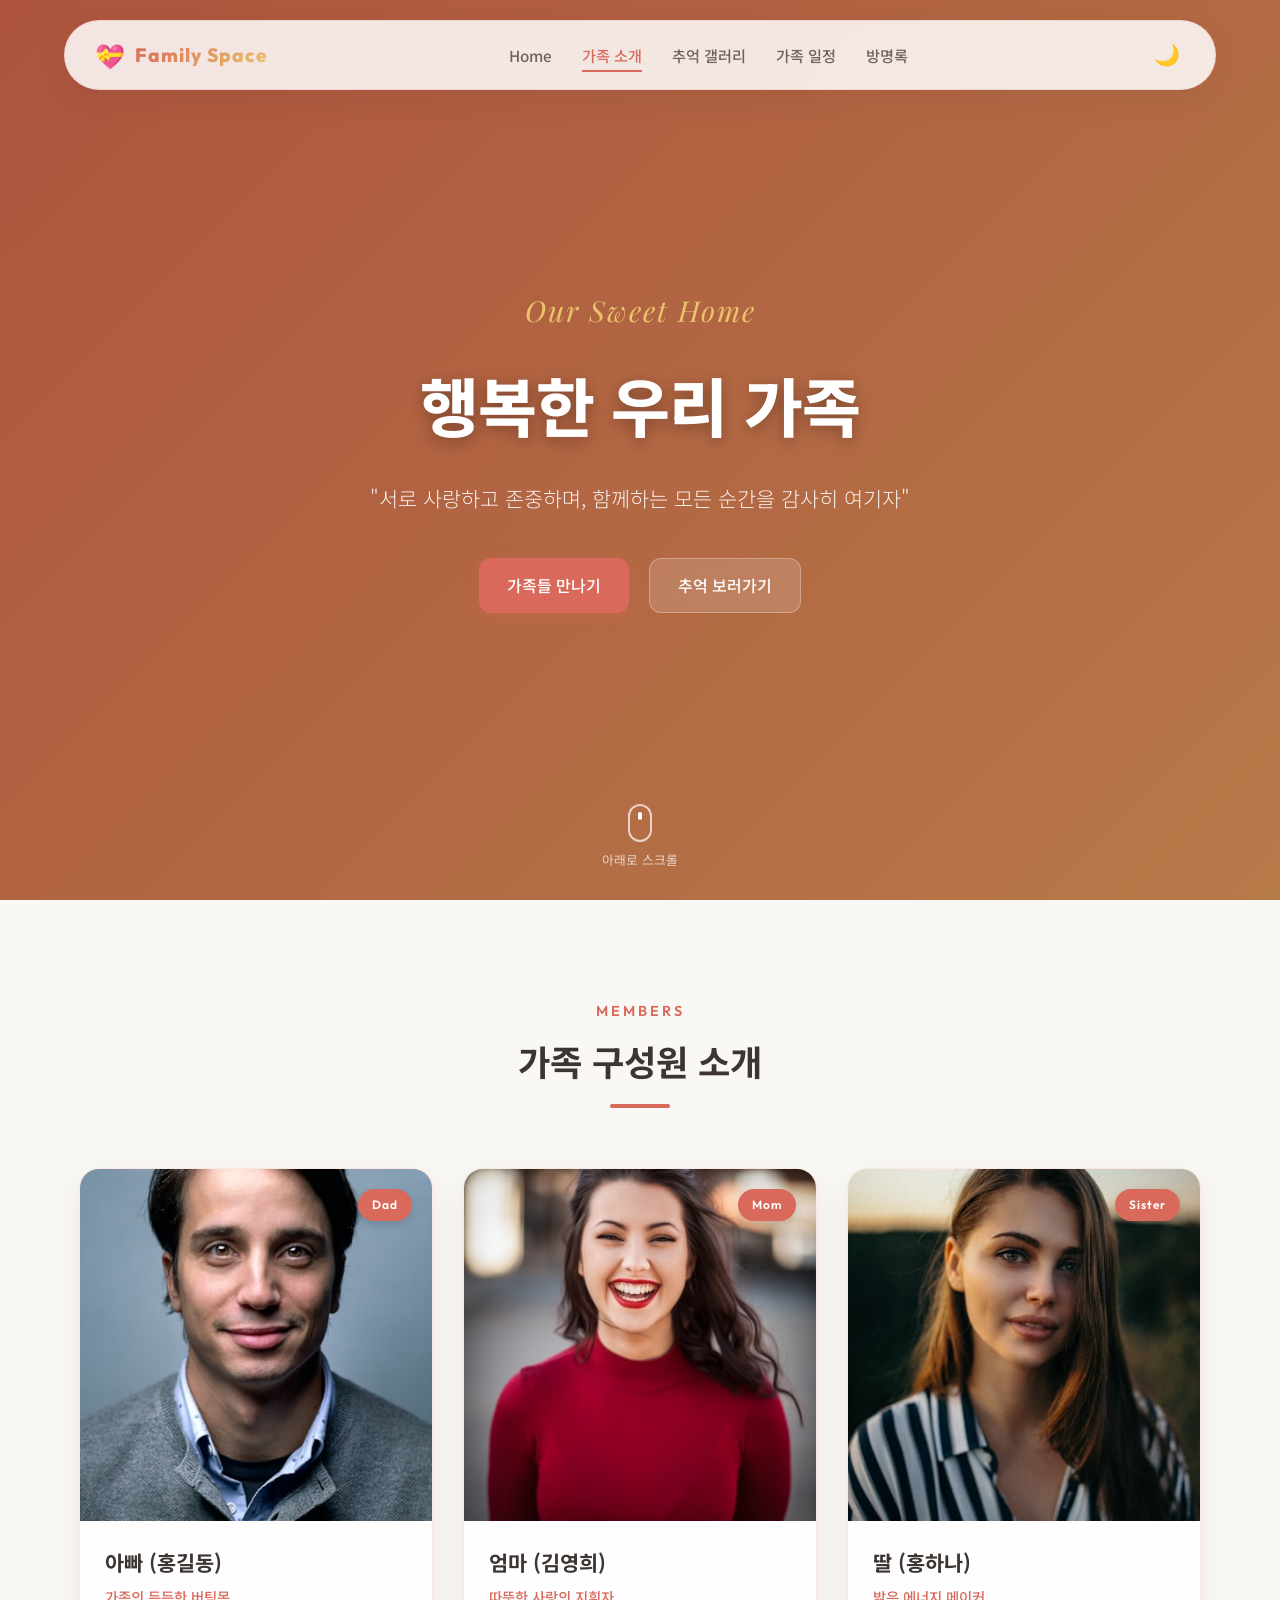
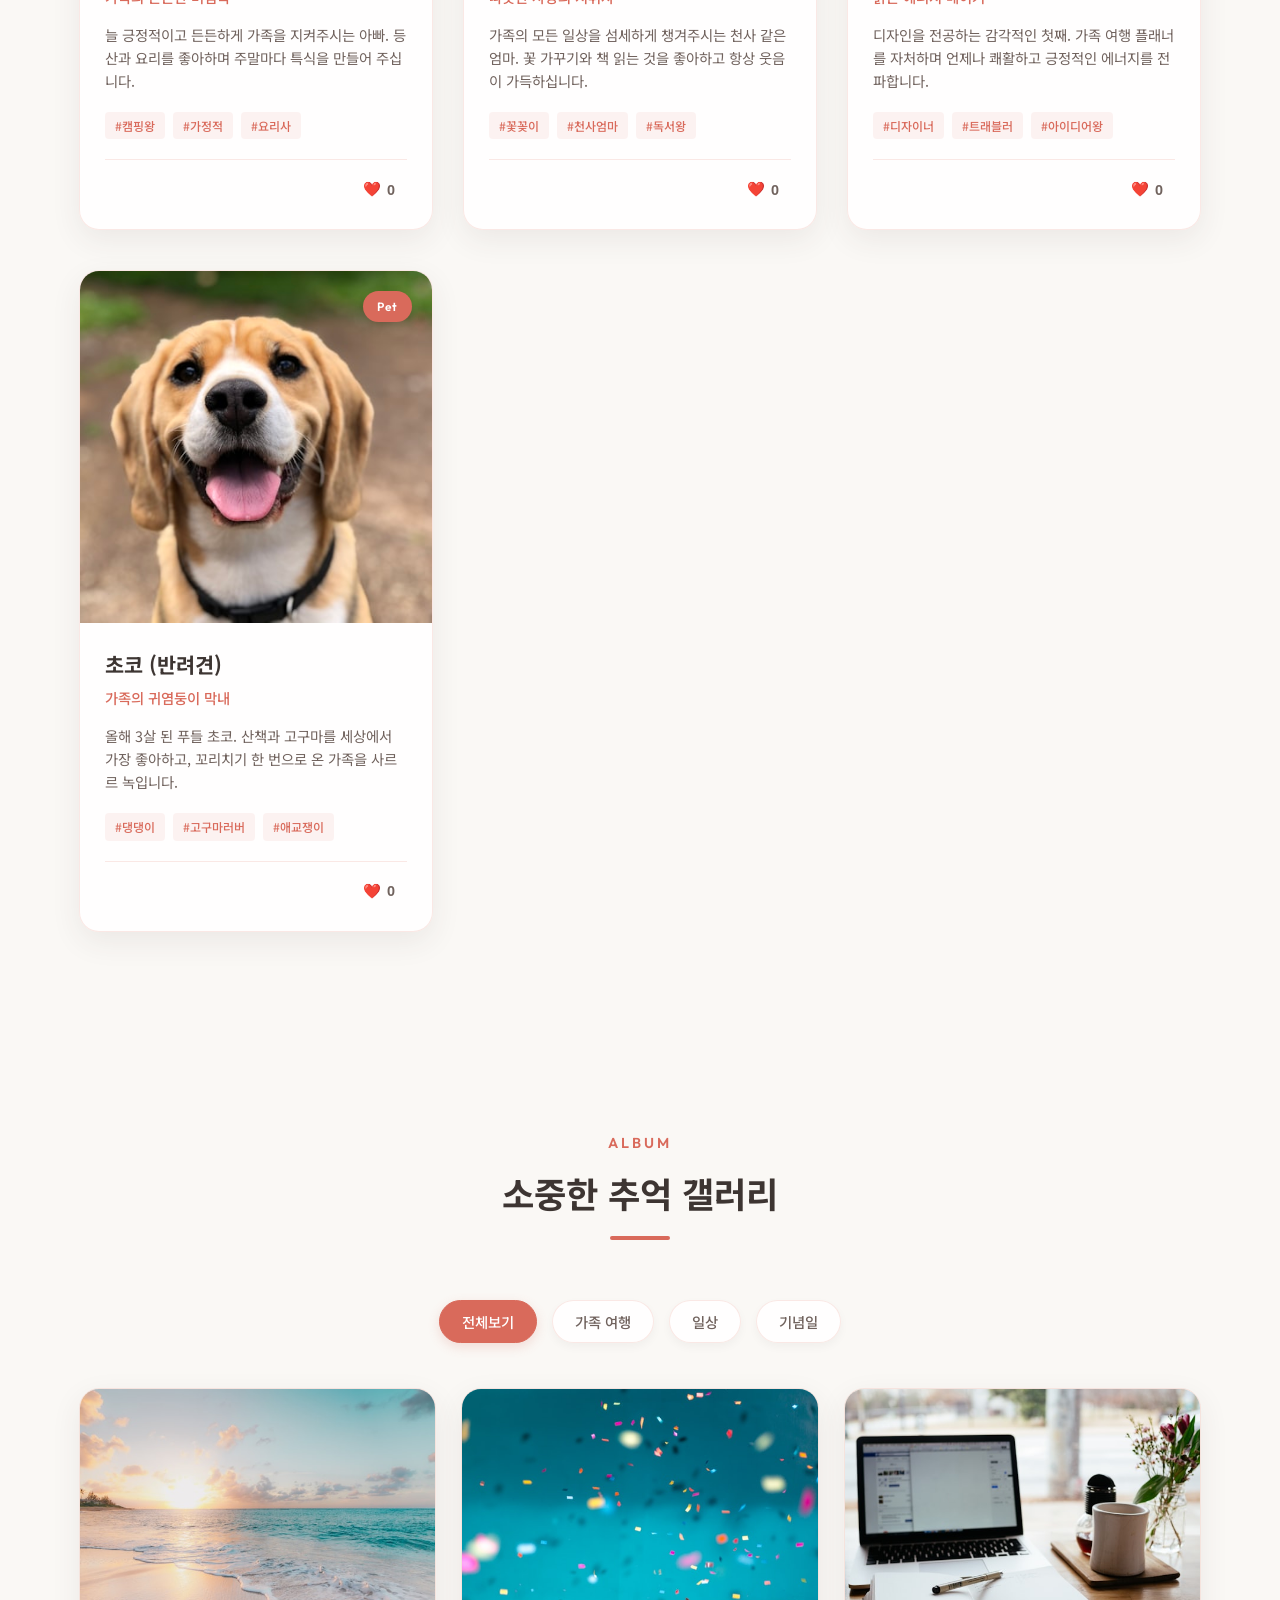
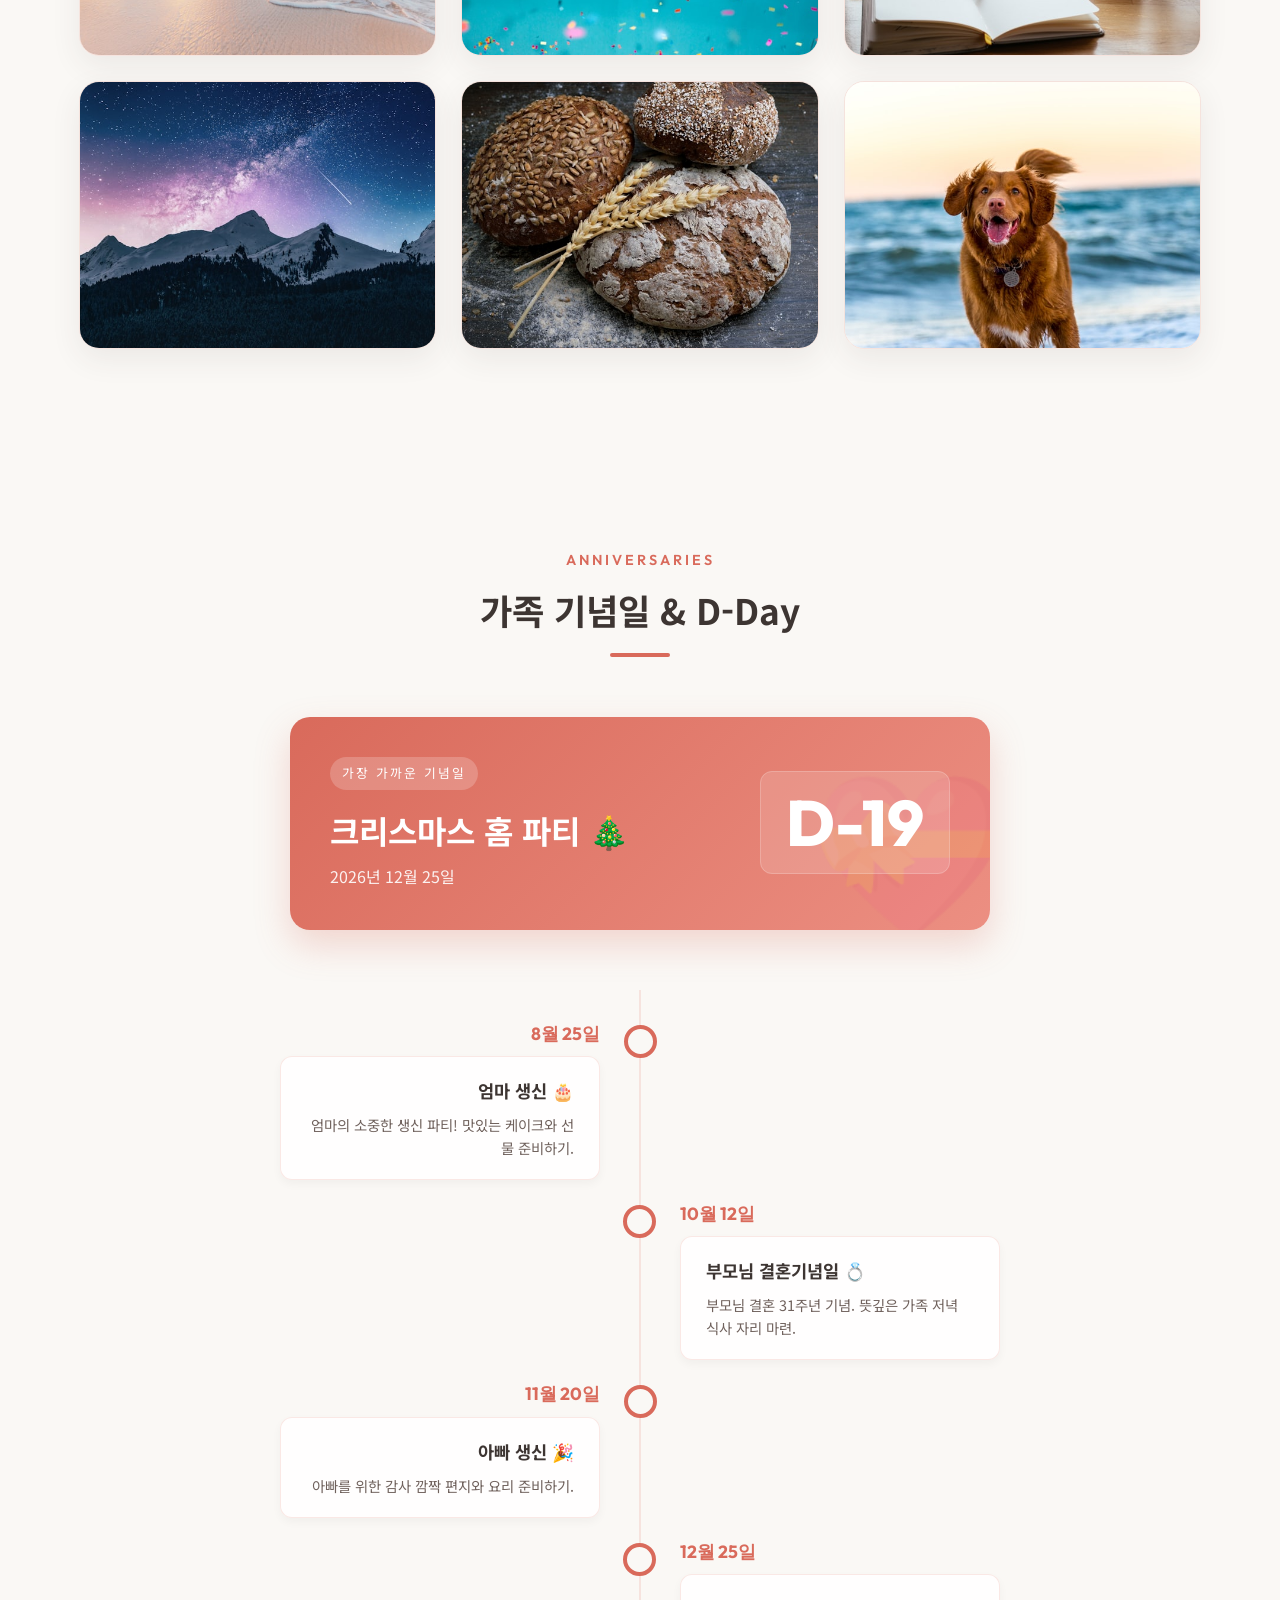
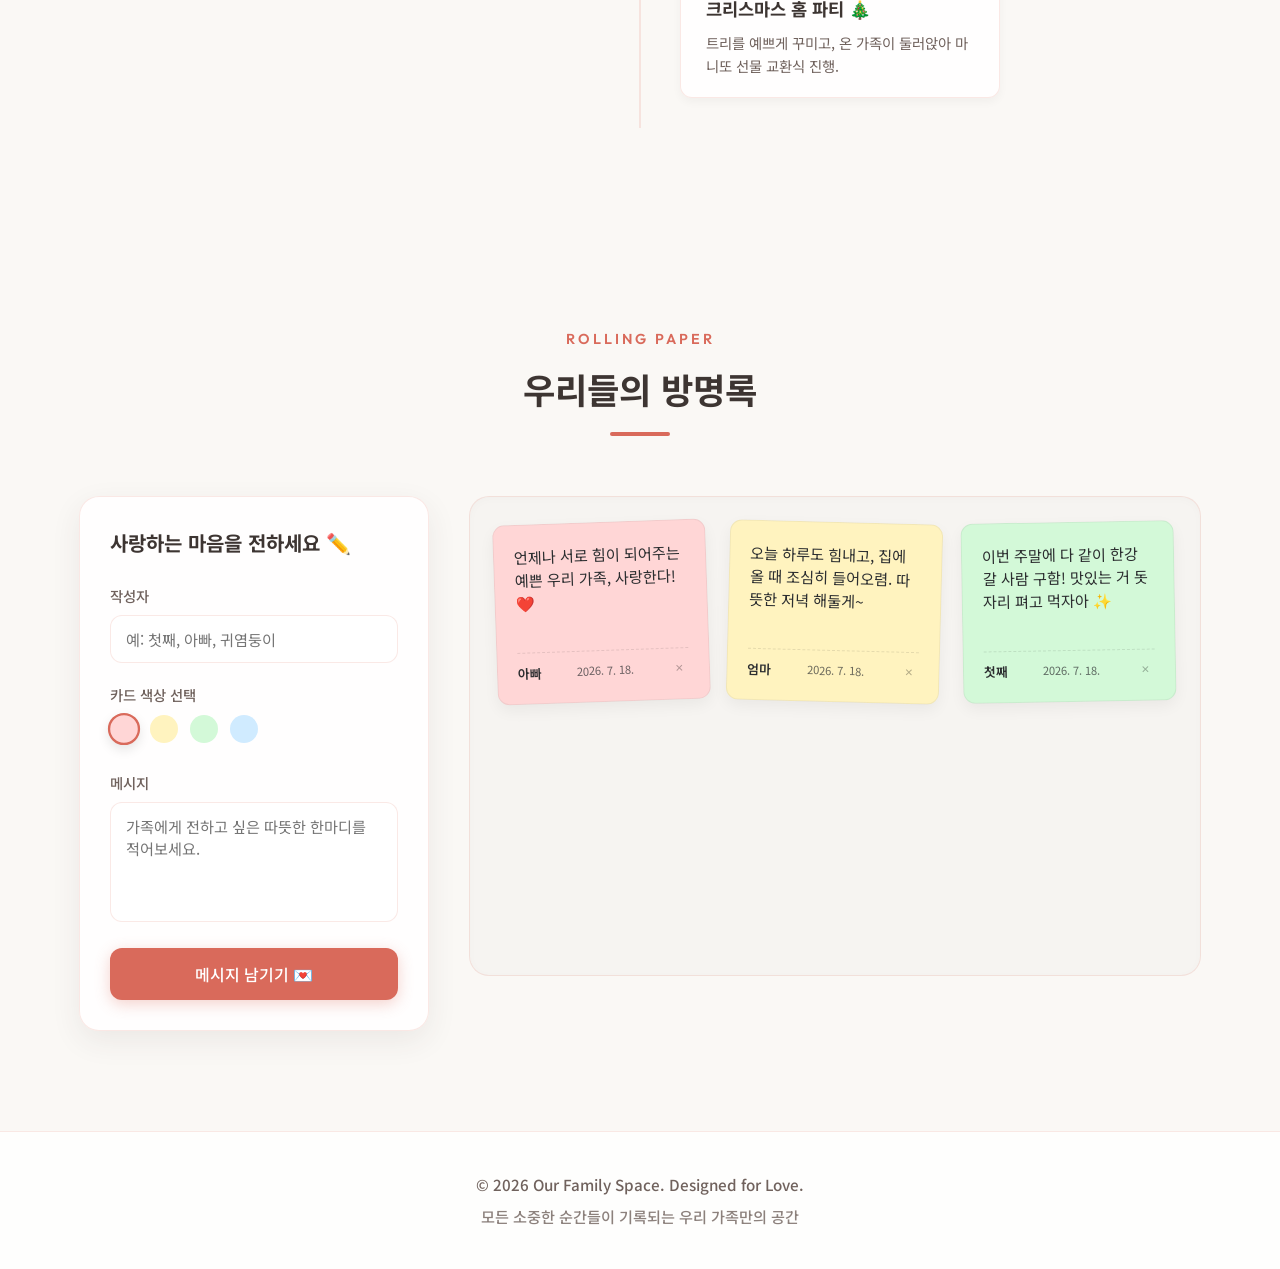
==== index.html @ e44848b4 "Initialize family website with profile, gallery, D-day, and rolling paper guestbook" ====
<!DOCTYPE html>
<html lang="ko">
<head>
    <meta charset="UTF-8">
    <meta name="viewport" content="width=device-width, initial-scale=1.0">
    <title>행복한 우리 가족 | Family Space</title>
    
    <!-- SEO Meta Tags -->
    <meta name="description" content="우리 가족만의 소중한 추억과 이야기를 담는 따뜻한 공간입니다.">
    <meta property="og:title" content="행복한 우리 가족 | Family Space">
    <meta property="og:description" content="우리 가족만의 소중한 추억과 이야기를 담는 따뜻한 공간입니다.">
    <meta property="og:type" content="website">
    
    <!-- Fonts -->
    <link rel="preconnect" href="https://fonts.googleapis.com">
    <link rel="preconnect" href="https://fonts.gstatic.com" crossorigin>
    <link href="https://fonts.googleapis.com/css2?family=Noto+Sans+KR:wght@300;400;500;700&family=Outfit:wght@300;400;600;800&family=Playfair+Display:ital,wght@0,600;1,400&display=swap" rel="stylesheet">
    
    <!-- Custom CSS -->
    <link rel="stylesheet" href="index.css">
</head>
<body>

    <!-- Header & Navigation -->
    <header class="header">
        <div class="logo">
            <span class="logo-icon">💝</span>
            <span class="logo-text">Family Space</span>
        </div>
        <nav class="nav">
            <a href="#home" class="nav-link active" id="nav-home">Home</a>
            <a href="#profiles" class="nav-link" id="nav-profiles">가족 소개</a>
            <a href="#gallery" class="nav-link" id="nav-gallery">추억 갤러리</a>
            <a href="#calendar" class="nav-link" id="nav-calendar">가족 일정</a>
            <a href="#guestbook" class="nav-link" id="nav-guestbook">방명록</a>
        </nav>
        <button class="theme-toggle" id="themeToggleBtn" aria-label="테마 전환">
            <span class="toggle-icon">🌙</span>
        </button>
    </header>

    <!-- Hero Section -->
    <section id="home" class="hero-section">
        <div class="hero-bg-overlay"></div>
        <div class="hero-content">
            <span class="hero-subtitle">Our Sweet Home</span>
            <h1 class="hero-title">행복한 우리 가족</h1>
            <p class="family-motto">"서로 사랑하고 존중하며, 함께하는 모든 순간을 감사히 여기자"</p>
            <div class="hero-buttons">
                <a href="#profiles" class="btn btn-primary">가족들 만나기</a>
                <a href="#gallery" class="btn btn-secondary">추억 보러가기</a>
            </div>
        </div>
        <div class="scroll-indicator">
            <div class="mouse">
                <div class="wheel"></div>
            </div>
            <span>아래로 스크롤</span>
        </div>
    </section>

    <!-- Profiles Section -->
    <section id="profiles" class="section profiles-section">
        <div class="container">
            <div class="section-header">
                <span class="section-tag">Members</span>
                <h2 class="section-title">가족 구성원 소개</h2>
                <div class="section-divider"></div>
            </div>
            <div class="profiles-grid" id="profilesGrid">
                <!-- Dad Profile -->
                <div class="profile-card">
                    <div class="profile-img-container">
                        <img src="images/dad.jpg" alt="아빠" class="profile-img" onerror="this.src='https://images.unsplash.com/photo-1500648767791-00dcc994a43e?auto=format&fit=crop&w=400&h=400&q=80'">
                        <span class="profile-badge">Dad</span>
                    </div>
                    <div class="profile-info">
                        <h3>아빠 (홍길동)</h3>
                        <p class="profile-role">가족의 든든한 버팀목</p>
                        <p class="profile-desc">늘 긍정적이고 든든하게 가족을 지켜주시는 아빠. 등산과 요리를 좋아하며 주말마다 특식을 만들어 주십니다.</p>
                        <div class="profile-tags">
                            <span class="tag">#캠핑왕</span>
                            <span class="tag">#가정적</span>
                            <span class="tag">#요리사</span>
                        </div>
                        <div class="card-footer">
                            <button class="btn-like" data-name="dad">
                                <span class="like-icon">❤️</span> <span class="like-count" id="like-dad">0</span>
                            </button>
                        </div>
                    </div>
                </div>

                <!-- Mom Profile -->
                <div class="profile-card">
                    <div class="profile-img-container">
                        <img src="images/mom.jpg" alt="엄마" class="profile-img" onerror="this.src='https://images.unsplash.com/photo-1494790108377-be9c29b29330?auto=format&fit=crop&w=400&h=400&q=80'">
                        <span class="profile-badge">Mom</span>
                    </div>
                    <div class="profile-info">
                        <h3>엄마 (김영희)</h3>
                        <p class="profile-role">따뜻한 사랑의 지휘자</p>
                        <p class="profile-desc">가족의 모든 일상을 섬세하게 챙겨주시는 천사 같은 엄마. 꽃 가꾸기와 책 읽는 것을 좋아하고 항상 웃음이 가득하십니다.</p>
                        <div class="profile-tags">
                            <span class="tag">#꽃꽂이</span>
                            <span class="tag">#천사엄마</span>
                            <span class="tag">#독서왕</span>
                        </div>
                        <div class="card-footer">
                            <button class="btn-like" data-name="mom">
                                <span class="like-icon">❤️</span> <span class="like-count" id="like-mom">0</span>
                            </button>
                        </div>
                    </div>
                </div>

                <!-- Sister Profile -->
                <div class="profile-card">
                    <div class="profile-img-container">
                        <img src="images/sister.jpg" alt="첫째" class="profile-img" onerror="this.src='https://images.unsplash.com/photo-1544005313-94ddf0286df2?auto=format&fit=crop&w=400&h=400&q=80'">
                        <span class="profile-badge">Sister</span>
                    </div>
                    <div class="profile-info">
                        <h3>딸 (홍하나)</h3>
                        <p class="profile-role">밝은 에너지 메이커</p>
                        <p class="profile-desc">디자인을 전공하는 감각적인 첫째. 가족 여행 플래너를 자처하며 언제나 쾌활하고 긍정적인 에너지를 전파합니다.</p>
                        <div class="profile-tags">
                            <span class="tag">#디자이너</span>
                            <span class="tag">#트래블러</span>
                            <span class="tag">#아이디어왕</span>
                        </div>
                        <div class="card-footer">
                            <button class="btn-like" data-name="sister">
                                <span class="like-icon">❤️</span> <span class="like-count" id="like-sister">0</span>
                            </button>
                        </div>
                    </div>
                </div>

                <!-- Pet Profile -->
                <div class="profile-card">
                    <div class="profile-img-container">
                        <img src="images/pet.jpg" alt="초코" class="profile-img" onerror="this.src='https://images.unsplash.com/photo-1543466835-00a7907e9de1?auto=format&fit=crop&w=400&h=400&q=80'">
                        <span class="profile-badge">Pet</span>
                    </div>
                    <div class="profile-info">
                        <h3>초코 (반려견)</h3>
                        <p class="profile-role">가족의 귀염둥이 막내</p>
                        <p class="profile-desc">올해 3살 된 푸들 초코. 산책과 고구마를 세상에서 가장 좋아하고, 꼬리치기 한 번으로 온 가족을 사르르 녹입니다.</p>
                        <div class="profile-tags">
                            <span class="tag">#댕댕이</span>
                            <span class="tag">#고구마러버</span>
                            <span class="tag">#애교쟁이</span>
                        </div>
                        <div class="card-footer">
                            <button class="btn-like" data-name="pet">
                                <span class="like-icon">❤️</span> <span class="like-count" id="like-pet">0</span>
                            </button>
                        </div>
                    </div>
                </div>
            </div>
        </div>
    </section>

    <!-- Memory Gallery Section -->
    <section id="gallery" class="section gallery-section">
        <div class="container">
            <div class="section-header">
                <span class="section-tag">Album</span>
                <h2 class="section-title">소중한 추억 갤러리</h2>
                <div class="section-divider"></div>
            </div>
            
            <!-- Gallery Filters -->
            <div class="gallery-filters">
                <button class="filter-btn active" data-filter="all">전체보기</button>
                <button class="filter-btn" data-filter="travel">가족 여행</button>
                <button class="filter-btn" data-filter="daily">일상</button>
                <button class="filter-btn" data-filter="party">기념일</button>
            </div>

            <!-- Gallery Grid -->
            <div class="gallery-grid" id="galleryGrid">
                <!-- Item 1 -->
                <div class="gallery-item" data-category="travel" data-src="images/gallery1.jpg">
                    <img src="images/gallery1.jpg" alt="가족 여름 여행" class="gallery-img" onerror="this.src='https://images.unsplash.com/photo-1507525428034-b723cf961d3e?auto=format&fit=crop&w=600&h=450&q=80'">
                    <div class="gallery-item-overlay">
                        <h4>여름 제주도 바다</h4>
                        <p>파란 하늘과 함께했던 우리들의 여름 휴가</p>
                        <span class="item-date">2025.08.15</span>
                    </div>
                </div>
                <!-- Item 2 -->
                <div class="gallery-item" data-category="party" data-src="images/gallery2.jpg">
                    <img src="images/gallery2.jpg" alt="부모님 결혼기념일" class="gallery-img" onerror="this.src='https://images.unsplash.com/photo-1513151233558-d860c5398176?auto=format&fit=crop&w=600&h=450&q=80'">
                    <div class="gallery-item-overlay">
                        <h4>부모님 결혼 30주년</h4>
                        <p>가족들이 모두 모여 축하한 행복한 밤</p>
                        <span class="item-date">2025.10.12</span>
                    </div>
                </div>
                <!-- Item 3 -->
                <div class="gallery-item" data-category="daily" data-src="images/gallery3.jpg">
                    <img src="images/gallery3.jpg" alt="주말 한강 소풍" class="gallery-img" onerror="this.src='https://images.unsplash.com/photo-1501504905252-473c47e087f8?auto=format&fit=crop&w=600&h=450&q=80'">
                    <div class="gallery-item-overlay">
                        <h4>초코와 주말 한강 나들이</h4>
                        <p>따뜻한 햇살 아래서 돗자리 펴고 힐링</p>
                        <span class="item-date">2026.04.18</span>
                    </div>
                </div>
                <!-- Item 4 -->
                <div class="gallery-item" data-category="travel" data-src="images/gallery4.jpg">
                    <img src="images/gallery4.jpg" alt="겨울 온천 여행" class="gallery-img" onerror="this.src='https://images.unsplash.com/photo-1519681393784-d120267933ba?auto=format&fit=crop&w=600&h=450&q=80'">
                    <div class="gallery-item-overlay">
                        <h4>강원도 겨울 설산 여행</h4>
                        <p>하얗게 눈 덮인 산을 보며 즐기던 따뜻한 차 한 잔</p>
                        <span class="item-date">2026.01.05</span>
                    </div>
                </div>
                <!-- Item 5 -->
                <div class="gallery-item" data-category="daily" data-src="images/gallery5.jpg">
                    <img src="images/gallery5.jpg" alt="주말 베이킹 클래스" class="gallery-img" onerror="this.src='https://images.unsplash.com/photo-1509440159596-0249088772ff?auto=format&fit=crop&w=600&h=450&q=80'">
                    <div class="gallery-item-overlay">
                        <h4>아빠의 수제 빵 만들기</h4>
                        <p>오븐에서 갓 구운 빵 냄새로 가득했던 주말 아침</p>
                        <span class="item-date">2026.05.30</span>
                    </div>
                </div>
                <!-- Item 6 -->
                <div class="gallery-item" data-category="party" data-src="images/gallery6.jpg">
                    <img src="images/gallery6.jpg" alt="초코 생일파티" class="gallery-img" onerror="this.src='https://images.unsplash.com/photo-1530281700549-e82e7bf110d6?auto=format&fit=crop&w=600&h=450&q=80'">
                    <div class="gallery-item-overlay">
                        <h4>초코의 3번째 생일</h4>
                        <p>수제 고구마 케이크와 함께 찰칵!</p>
                        <span class="item-date">2026.06.14</span>
                    </div>
                </div>
            </div>
        </div>
    </section>

    <!-- Calendar & D-Day Section -->
    <section id="calendar" class="section calendar-section">
        <div class="container">
            <div class="section-header">
                <span class="section-tag">Anniversaries</span>
                <h2 class="section-title">가족 기념일 & D-Day</h2>
                <div class="section-divider"></div>
            </div>

            <!-- D-Day Showcase -->
            <div class="dday-container">
                <div class="dday-card">
                    <div class="dday-info">
                        <span class="dday-next-tag">가장 가까운 기념일</span>
                        <h3 id="nextDDayTitle">엄마 생신</h3>
                        <p class="dday-date" id="nextDDayDate">2026년 08월 25일</p>
                    </div>
                    <div class="dday-countdown">
                        <span class="dday-number" id="ddayCountdown">D-00</span>
                    </div>
                </div>
            </div>

            <!-- Event Timeline -->
            <div class="timeline">
                <div class="timeline-item">
                    <div class="timeline-dot"></div>
                    <div class="timeline-date">8월 25일</div>
                    <div class="timeline-content">
                        <h4>엄마 생신 🎂</h4>
                        <p>엄마의 소중한 생신 파티! 맛있는 케이크와 선물 준비하기.</p>
                    </div>
                </div>
                <div class="timeline-item">
                    <div class="timeline-dot"></div>
                    <div class="timeline-date">10월 12일</div>
                    <div class="timeline-content">
                        <h4>부모님 결혼기념일 💍</h4>
                        <p>부모님 결혼 31주년 기념. 뜻깊은 가족 저녁 식사 자리 마련.</p>
                    </div>
                </div>
                <div class="timeline-item">
                    <div class="timeline-dot"></div>
                    <div class="timeline-date">11월 20일</div>
                    <div class="timeline-content">
                        <h4>아빠 생신 🎉</h4>
                        <p>아빠를 위한 감사 깜짝 편지와 요리 준비하기.</p>
                    </div>
                </div>
                <div class="timeline-item">
                    <div class="timeline-dot"></div>
                    <div class="timeline-date">12월 25일</div>
                    <div class="timeline-content">
                        <h4>크리스마스 홈 파티 🎄</h4>
                        <p>트리를 예쁘게 꾸미고, 온 가족이 둘러앉아 마니또 선물 교환식 진행.</p>
                    </div>
                </div>
            </div>
        </div>
    </section>

    <!-- Guestbook Section (Rolling Paper) -->
    <section id="guestbook" class="section guestbook-section">
        <div class="container">
            <div class="section-header">
                <span class="section-tag">Rolling Paper</span>
                <h2 class="section-title">우리들의 방명록</h2>
                <div class="section-divider"></div>
            </div>

            <div class="guestbook-container">
                <!-- Guestbook Form -->
                <div class="guestbook-form-card">
                    <h3>사랑하는 마음을 전하세요 ✏️</h3>
                    <form id="guestbookForm">
                        <div class="form-group">
                            <label for="guestName">작성자</label>
                            <input type="text" id="guestName" placeholder="예: 첫째, 아빠, 귀염둥이" required maxlength="10">
                        </div>
                        <div class="form-group">
                            <label>카드 색상 선택</label>
                            <div class="color-picker">
                                <label class="color-option color-pink">
                                    <input type="radio" name="cardColor" value="pink" checked>
                                    <span class="color-dot"></span>
                                </label>
                                <label class="color-option color-yellow">
                                    <input type="radio" name="cardColor" value="yellow">
                                    <span class="color-dot"></span>
                                </label>
                                <label class="color-option color-green">
                                    <input type="radio" name="cardColor" value="green">
                                    <span class="color-dot"></span>
                                </label>
                                <label class="color-option color-blue">
                                    <input type="radio" name="cardColor" value="blue">
                                    <span class="color-dot"></span>
                                </label>
                            </div>
                        </div>
                        <div class="form-group">
                            <label for="guestMessage">메시지</label>
                            <textarea id="guestMessage" placeholder="가족에게 전하고 싶은 따뜻한 한마디를 적어보세요." required maxlength="150"></textarea>
                        </div>
                        <button type="submit" class="btn btn-primary btn-block">메시지 남기기 💌</button>
                    </form>
                </div>

                <!-- Guestbook Board -->
                <div class="guestbook-board-container">
                    <div class="guestbook-board" id="guestbookBoard">
                        <!-- Post-its will be dynamically rendered here -->
                    </div>
                </div>
            </div>
        </div>
    </section>

    <!-- Footer -->
    <footer class="footer-area">
        <p>© 2026 Our Family Space. Designed for Love.</p>
        <p class="footer-sub">모든 소중한 순간들이 기록되는 우리 가족만의 공간</p>
    </footer>

    <!-- Photo Lightbox Modal -->
    <div class="lightbox" id="lightboxModal">
        <span class="lightbox-close" id="lightboxClose">&times;</span>
        <button class="lightbox-prev" id="lightboxPrev" aria-label="이전 사진">&#10094;</button>
        <div class="lightbox-content-container">
            <img src="" alt="확대 사진" class="lightbox-img" id="lightboxImg">
            <div class="lightbox-caption" id="lightboxCaption"></div>
        </div>
        <button class="lightbox-next" id="lightboxNext" aria-label="다음 사진">&#10095;</button>
    </div>

    <!-- Custom JS -->
    <script src="index.js"></script>
</body>
</html>
---- index.css ----
/* Design System Tokens */
:root {
    --primary-color: #d96a5b;
    --primary-hover: #c25345;
    --secondary-color: #e9c46a;
    --bg-color: #faf8f5;
    --card-bg: rgba(255, 255, 255, 0.85);
    --border-color: rgba(217, 106, 91, 0.15);
    --text-primary: #3d3532;
    --text-secondary: #70625d;
    --hero-overlay: rgba(0, 0, 0, 0.25);
    --shadow-sm: 0 4px 10px rgba(0, 0, 0, 0.04);
    --shadow-md: 0 10px 30px rgba(61, 53, 50, 0.08);
    --shadow-lg: 0 20px 50px rgba(61, 53, 50, 0.12);
    --border-radius-sm: 12px;
    --border-radius-md: 20px;
    --border-radius-lg: 30px;
    --transition: all 0.3s cubic-bezier(0.25, 0.8, 0.25, 1);
    --glass-blur: 15px;

    /* Post-it Note Colors (Light Theme) */
    --postit-pink: #ffd6d6;
    --postit-yellow: #fff3bf;
    --postit-green: #d3f9d8;
    --postit-blue: #d0ebff;
    --postit-text: #2c2e30;
}

[data-theme="dark"] {
    --primary-color: #ff8a7a;
    --primary-hover: #ffad9f;
    --secondary-color: #ffd875;
    --bg-color: #121214;
    --card-bg: rgba(26, 26, 30, 0.8);
    --border-color: rgba(255, 138, 122, 0.15);
    --text-primary: #f5f0ed;
    --text-secondary: #beb1ab;
    --hero-overlay: rgba(0, 0, 0, 0.55);
    --shadow-sm: 0 4px 10px rgba(0, 0, 0, 0.3);
    --shadow-md: 0 10px 30px rgba(0, 0, 0, 0.4);
    --shadow-lg: 0 20px 50px rgba(0, 0, 0, 0.5);

    /* Post-it Note Colors (Dark Theme) */
    --postit-pink: #5a2e36;
    --postit-yellow: #5c4e20;
    --postit-green: #234c31;
    --postit-blue: #203f5c;
    --postit-text: #f0f6fc;
}

/* Reset & Base Styles */
* {
    margin: 0;
    padding: 0;
    box-sizing: border-box;
}

html {
    scroll-behavior: smooth;
    font-size: 16px;
}

body {
    font-family: 'Noto Sans KR', 'Outfit', sans-serif;
    background-color: var(--bg-color);
    color: var(--text-primary);
    line-height: 1.6;
    overflow-x: hidden;
    transition: background-color 0.5s ease, color 0.5s ease;
}

a {
    text-decoration: none;
    color: inherit;
}

img {
    max-width: 100%;
    height: auto;
    display: block;
}

/* Scrollbar Customization */
::-webkit-scrollbar {
    width: 10px;
}
::-webkit-scrollbar-track {
    background: var(--bg-color);
}
::-webkit-scrollbar-thumb {
    background: var(--primary-color);
    border-radius: 5px;
    border: 3px solid var(--bg-color);
}

/* Layout Utilities */
.container {
    width: 90%;
    max-width: 1200px;
    margin: 0 auto;
    padding: 0 15px;
}

.section {
    padding: 100px 0;
    position: relative;
}

.section-header {
    text-align: center;
    margin-bottom: 60px;
}

.section-tag {
    font-family: 'Outfit', sans-serif;
    font-size: 0.9rem;
    font-weight: 600;
    text-transform: uppercase;
    letter-spacing: 3px;
    color: var(--primary-color);
    margin-bottom: 10px;
    display: block;
}

.section-title {
    font-size: 2.2rem;
    font-weight: 700;
    color: var(--text-primary);
    position: relative;
    display: inline-block;
}

.section-divider {
    width: 60px;
    height: 4px;
    background: var(--primary-color);
    margin: 15px auto 0;
    border-radius: 2px;
}

/* Buttons */
.btn {
    display: inline-flex;
    align-items: center;
    justify-content: center;
    padding: 14px 28px;
    font-size: 1rem;
    font-weight: 500;
    border-radius: var(--border-radius-sm);
    transition: var(--transition);
    cursor: pointer;
    border: none;
    font-family: inherit;
}

.btn-primary {
    background-color: var(--primary-color);
    color: white;
    box-shadow: 0 4px 15px rgba(217, 106, 91, 0.3);
}

.btn-primary:hover {
    background-color: var(--primary-hover);
    transform: translateY(-2px);
    box-shadow: 0 6px 20px rgba(217, 106, 91, 0.4);
}

.btn-secondary {
    background-color: rgba(255, 255, 255, 0.15);
    color: white;
    backdrop-filter: blur(10px);
    border: 1px solid rgba(255, 255, 255, 0.3);
}

.btn-secondary:hover {
    background-color: rgba(255, 255, 255, 0.3);
    transform: translateY(-2px);
}

.btn-block {
    width: 100%;
}

/* Header & Floating Navigation */
.header {
    position: fixed;
    top: 20px;
    left: 50%;
    transform: translateX(-50%);
    width: 90%;
    max-width: 1200px;
    height: 70px;
    background: var(--card-bg);
    backdrop-filter: blur(var(--glass-blur));
    border: 1px solid var(--border-color);
    border-radius: 50px;
    padding: 0 30px;
    display: flex;
    align-items: center;
    justify-content: space-between;
    z-index: 1000;
    box-shadow: var(--shadow-md);
    transition: var(--transition), background-color 0.5s ease;
}

.header.scrolled {
    top: 0;
    width: 100%;
    max-width: 100%;
    border-radius: 0;
    border-left: none;
    border-right: none;
    border-top: none;
}

.logo {
    display: flex;
    align-items: center;
    gap: 10px;
}

.logo-icon {
    font-size: 1.5rem;
}

.logo-text {
    font-family: 'Outfit', sans-serif;
    font-weight: 800;
    font-size: 1.2rem;
    letter-spacing: 1px;
    background: linear-gradient(135deg, var(--primary-color), var(--secondary-color));
    -webkit-background-clip: text;
    -webkit-text-fill-color: transparent;
}

.nav {
    display: flex;
    gap: 30px;
}

.nav-link {
    font-size: 0.95rem;
    font-weight: 500;
    color: var(--text-secondary);
    position: relative;
    padding: 5px 0;
    transition: var(--transition);
}

.nav-link:hover, .nav-link.active {
    color: var(--primary-color);
}

.nav-link::after {
    content: '';
    position: absolute;
    bottom: 0;
    left: 0;
    width: 0;
    height: 2px;
    background-color: var(--primary-color);
    transition: var(--transition);
}

.nav-link:hover::after, .nav-link.active::after {
    width: 100%;
}

.theme-toggle {
    background: none;
    border: none;
    font-size: 1.3rem;
    cursor: pointer;
    padding: 5px;
    display: flex;
    align-items: center;
    justify-content: center;
    border-radius: 50%;
    transition: var(--transition);
}

.theme-toggle:hover {
    transform: scale(1.1) rotate(15deg);
}

/* Hero Section */
.hero-section {
    height: 100vh;
    display: flex;
    align-items: center;
    justify-content: center;
    text-align: center;
    position: relative;
    background-image: url('images/hero.jpg');
    background-size: cover;
    background-position: center;
    color: white;
}

/* Fallback background pattern if image is missing */
.hero-section:not([style*="background-image"]) {
    background: linear-gradient(135deg, #e76f51, #f4a261);
}

.hero-bg-overlay {
    position: absolute;
    top: 0;
    left: 0;
    width: 100%;
    height: 100%;
    background-color: var(--hero-overlay);
    z-index: 1;
}

.hero-content {
    position: relative;
    z-index: 2;
    max-width: 800px;
    padding: 0 20px;
    animation: fadeInUp 1.2s ease-out;
}

.hero-subtitle {
    font-family: 'Playfair Display', serif;
    font-style: italic;
    font-size: 1.8rem;
    letter-spacing: 2px;
    color: var(--secondary-color);
    margin-bottom: 20px;
    display: block;
}

.hero-title {
    font-size: 4rem;
    font-weight: 800;
    margin-bottom: 25px;
    letter-spacing: -1px;
    text-shadow: 0 4px 15px rgba(0, 0, 0, 0.3);
}

.family-motto {
    font-size: 1.3rem;
    font-weight: 300;
    margin-bottom: 40px;
    line-height: 1.8;
    color: rgba(255, 255, 255, 0.9);
}

.hero-buttons {
    display: flex;
    gap: 20px;
    justify-content: center;
}

.scroll-indicator {
    position: absolute;
    bottom: 30px;
    left: 50%;
    transform: translateX(-50%);
    z-index: 2;
    display: flex;
    flex-direction: column;
    align-items: center;
    gap: 8px;
    color: rgba(255, 255, 255, 0.7);
    font-size: 0.8rem;
    animation: bounce 2s infinite;
}

.mouse {
    width: 24px;
    height: 38px;
    border: 2px solid rgba(255, 255, 255, 0.7);
    border-radius: 12px;
    position: relative;
}

.wheel {
    width: 4px;
    height: 8px;
    background-color: white;
    border-radius: 2px;
    position: absolute;
    top: 6px;
    left: 50%;
    transform: translateX(-50%);
    animation: scrollMouse 1.5s infinite;
}

/* Profiles Section */
.profiles-grid {
    display: grid;
    grid-template-columns: repeat(auto-fit, minmax(260px, 1fr));
    gap: 40px 30px;
}

.profile-card {
    background: var(--card-bg);
    border: 1px solid var(--border-color);
    border-radius: var(--border-radius-md);
    overflow: hidden;
    box-shadow: var(--shadow-md);
    transition: var(--transition);
    display: flex;
    flex-direction: column;
    height: 100%;
}

.profile-card:hover {
    transform: translateY(-8px);
    box-shadow: var(--shadow-lg);
    border-color: var(--primary-color);
}

.profile-img-container {
    position: relative;
    overflow: hidden;
    padding-top: 100%; /* 1:1 Aspect Ratio */
}

.profile-img {
    position: absolute;
    top: 0;
    left: 0;
    width: 100%;
    height: 100%;
    object-fit: cover;
    transition: transform 0.5s ease;
}

.profile-card:hover .profile-img {
    transform: scale(1.08);
}

.profile-badge {
    position: absolute;
    top: 20px;
    right: 20px;
    background: var(--primary-color);
    color: white;
    padding: 6px 14px;
    border-radius: 30px;
    font-family: 'Outfit', sans-serif;
    font-size: 0.75rem;
    font-weight: 600;
    letter-spacing: 1px;
    box-shadow: 0 4px 10px rgba(0, 0, 0, 0.15);
}

.profile-info {
    padding: 25px;
    display: flex;
    flex-direction: column;
    flex-grow: 1;
}

.profile-info h3 {
    font-size: 1.3rem;
    font-weight: 700;
    margin-bottom: 5px;
}

.profile-role {
    color: var(--primary-color);
    font-size: 0.9rem;
    font-weight: 500;
    margin-bottom: 15px;
}

.profile-desc {
    color: var(--text-secondary);
    font-size: 0.9rem;
    line-height: 1.6;
    margin-bottom: 20px;
    flex-grow: 1;
}

.profile-tags {
    display: flex;
    flex-wrap: wrap;
    gap: 8px;
    margin-bottom: 20px;
}

.tag {
    font-size: 0.75rem;
    background: rgba(217, 106, 91, 0.08);
    color: var(--primary-color);
    padding: 4px 10px;
    border-radius: 4px;
    font-weight: 500;
}

.card-footer {
    border-top: 1px solid var(--border-color);
    padding-top: 15px;
    display: flex;
    justify-content: flex-end;
}

.btn-like {
    background: none;
    border: none;
    cursor: pointer;
    display: flex;
    align-items: center;
    gap: 6px;
    font-size: 0.9rem;
    color: var(--text-secondary);
    font-weight: 600;
    padding: 6px 12px;
    border-radius: 20px;
    transition: var(--transition);
}

.btn-like:hover {
    background: rgba(217, 106, 91, 0.1);
    color: var(--primary-color);
    transform: scale(1.05);
}

.btn-like.liked {
    color: var(--primary-color);
    animation: heartBeat 0.4s ease-out;
}

/* Gallery Section */
.gallery-filters {
    display: flex;
    justify-content: center;
    gap: 15px;
    margin-bottom: 45px;
    flex-wrap: wrap;
}

.filter-btn {
    background-color: var(--card-bg);
    border: 1px solid var(--border-color);
    color: var(--text-secondary);
    padding: 10px 22px;
    border-radius: 30px;
    cursor: pointer;
    font-size: 0.9rem;
    font-weight: 500;
    font-family: inherit;
    transition: var(--transition);
    box-shadow: var(--shadow-sm);
}

.filter-btn:hover, .filter-btn.active {
    background-color: var(--primary-color);
    color: white;
    border-color: var(--primary-color);
    box-shadow: 0 4px 12px rgba(217, 106, 91, 0.2);
}

.gallery-grid {
    display: grid;
    grid-template-columns: repeat(auto-fill, minmax(320px, 1fr));
    gap: 25px;
}

.gallery-item {
    position: relative;
    border-radius: var(--border-radius-md);
    overflow: hidden;
    box-shadow: var(--shadow-md);
    cursor: pointer;
    aspect-ratio: 4 / 3;
    border: 1px solid var(--border-color);
}

.gallery-img {
    width: 100%;
    height: 100%;
    object-fit: cover;
    transition: transform 0.6s cubic-bezier(0.25, 0.8, 0.25, 1);
}

.gallery-item-overlay {
    position: absolute;
    bottom: 0;
    left: 0;
    width: 100%;
    padding: 30px 25px;
    background: linear-gradient(to top, rgba(0, 0, 0, 0.8) 0%, rgba(0, 0, 0, 0.4) 60%, transparent 100%);
    color: white;
    opacity: 0;
    transform: translateY(20px);
    transition: all 0.4s cubic-bezier(0.25, 0.8, 0.25, 1);
    display: flex;
    flex-direction: column;
    justify-content: flex-end;
}

.gallery-item:hover .gallery-img {
    transform: scale(1.1);
}

.gallery-item:hover .gallery-item-overlay {
    opacity: 1;
    transform: translateY(0);
}

.gallery-item-overlay h4 {
    font-size: 1.2rem;
    font-weight: 600;
    margin-bottom: 5px;
}

.gallery-item-overlay p {
    font-size: 0.85rem;
    color: rgba(255, 255, 255, 0.8);
    margin-bottom: 10px;
    line-height: 1.4;
}

.item-date {
    font-family: 'Outfit', sans-serif;
    font-size: 0.75rem;
    color: rgba(255, 255, 255, 0.6);
}

/* Calendar & D-Day Section */
.dday-container {
    margin-bottom: 60px;
    display: flex;
    justify-content: center;
}

.dday-card {
    background: linear-gradient(135deg, var(--primary-color), #ec8f82);
    border-radius: var(--border-radius-md);
    padding: 40px;
    width: 100%;
    max-width: 700px;
    display: flex;
    align-items: center;
    justify-content: space-between;
    box-shadow: 0 15px 35px rgba(217, 106, 91, 0.25);
    color: white;
    position: relative;
    overflow: hidden;
}

.dday-card::after {
    content: '💝';
    position: absolute;
    font-size: 10rem;
    right: -20px;
    bottom: -40px;
    opacity: 0.1;
    pointer-events: none;
}

.dday-info {
    position: relative;
    z-index: 2;
}

.dday-next-tag {
    font-size: 0.8rem;
    text-transform: uppercase;
    letter-spacing: 2px;
    background: rgba(255, 255, 255, 0.2);
    padding: 6px 12px;
    border-radius: 20px;
    display: inline-block;
    margin-bottom: 15px;
}

.dday-card h3 {
    font-size: 2rem;
    font-weight: 700;
    margin-bottom: 8px;
}

.dday-date {
    font-size: 1rem;
    opacity: 0.9;
}

.dday-countdown {
    position: relative;
    z-index: 2;
}

.dday-number {
    font-family: 'Outfit', sans-serif;
    font-size: 4rem;
    font-weight: 800;
    background: rgba(255, 255, 255, 0.15);
    padding: 10px 25px;
    border-radius: var(--border-radius-sm);
    border: 1px solid rgba(255, 255, 255, 0.2);
    backdrop-filter: blur(5px);
}

.timeline {
    position: relative;
    max-width: 800px;
    margin: 0 auto;
    padding: 20px 0;
}

.timeline::after {
    content: '';
    position: absolute;
    width: 2px;
    background-color: var(--border-color);
    top: 0;
    bottom: 0;
    left: 50%;
    margin-left: -1px;
}

.timeline-item {
    padding: 10px 40px;
    position: relative;
    background-color: inherit;
    width: 50%;
}

.timeline-item::after {
    content: '';
    position: absolute;
    width: 25px;
    height: 25px;
    right: -17px;
    background-color: var(--bg-color);
    border: 4px solid var(--primary-color);
    top: 15px;
    border-radius: 50%;
    z-index: 1;
    transition: var(--transition);
}

.timeline-item:hover::after {
    background-color: var(--primary-color);
    transform: scale(1.2);
}

.timeline-item:nth-child(even) {
    left: 50%;
}

.timeline-item:nth-child(odd) {
    left: 0;
    text-align: right;
}

.timeline-item:nth-child(even)::after {
    left: -17px;
}

.timeline-date {
    font-family: 'Outfit', sans-serif;
    font-weight: 700;
    color: var(--primary-color);
    margin-bottom: 8px;
    font-size: 1.1rem;
}

.timeline-content {
    padding: 20px 25px;
    background-color: var(--card-bg);
    position: relative;
    border-radius: var(--border-radius-sm);
    border: 1px solid var(--border-color);
    box-shadow: var(--shadow-sm);
    transition: var(--transition);
}

.timeline-content:hover {
    box-shadow: var(--shadow-md);
    border-color: var(--primary-color);
}

.timeline-content h4 {
    font-size: 1.1rem;
    font-weight: 700;
    margin-bottom: 8px;
}

.timeline-content p {
    font-size: 0.9rem;
    color: var(--text-secondary);
}

/* Guestbook Section (Rolling Paper) */
.guestbook-container {
    display: grid;
    grid-template-columns: 350px 1fr;
    gap: 40px;
    align-items: start;
}

.guestbook-form-card {
    background: var(--card-bg);
    border: 1px solid var(--border-color);
    border-radius: var(--border-radius-md);
    padding: 30px;
    box-shadow: var(--shadow-md);
}

.guestbook-form-card h3 {
    font-size: 1.25rem;
    font-weight: 700;
    margin-bottom: 25px;
}

.form-group {
    margin-bottom: 20px;
}

.form-group label {
    display: block;
    font-size: 0.9rem;
    font-weight: 500;
    color: var(--text-secondary);
    margin-bottom: 8px;
}

.form-group input[type="text"],
.form-group textarea {
    width: 100%;
    padding: 12px 15px;
    border: 1px solid var(--border-color);
    background-color: rgba(255, 255, 255, 0.5);
    color: var(--text-primary);
    border-radius: var(--border-radius-sm);
    font-family: inherit;
    font-size: 0.95rem;
    transition: var(--transition);
}

[data-theme="dark"] .form-group input[type="text"],
[data-theme="dark"] .form-group textarea {
    background-color: rgba(255, 255, 255, 0.05);
}

.form-group input[type="text"]:focus,
.form-group textarea:focus {
    outline: none;
    border-color: var(--primary-color);
    background-color: var(--card-bg);
    box-shadow: 0 0 0 3px rgba(217, 106, 91, 0.15);
}

.form-group textarea {
    height: 120px;
    resize: none;
}

/* Color Picker styles */
.color-picker {
    display: flex;
    gap: 12px;
}

.color-option {
    position: relative;
    cursor: pointer;
}

.color-option input[type="radio"] {
    position: absolute;
    opacity: 0;
    cursor: pointer;
}

.color-dot {
    display: block;
    width: 28px;
    height: 28px;
    border-radius: 50%;
    border: 2px solid transparent;
    transition: var(--transition);
}

.color-pink .color-dot { background-color: #ffd6d6; }
.color-yellow .color-dot { background-color: #fff3bf; }
.color-green .color-dot { background-color: #d3f9d8; }
.color-blue .color-dot { background-color: #d0ebff; }

/* Dark mode adjustment for color dots */
[data-theme="dark"] .color-pink .color-dot { background-color: #5a2e36; }
[data-theme="dark"] .color-yellow .color-dot { background-color: #5c4e20; }
[data-theme="dark"] .color-green .color-dot { background-color: #234c31; }
[data-theme="dark"] .color-blue .color-dot { background-color: #203f5c; }

.color-option input[type="radio"]:checked ~ .color-dot {
    border-color: var(--primary-color);
    transform: scale(1.15);
    box-shadow: 0 4px 10px rgba(0, 0, 0, 0.1);
}

/* Guestbook Board */
.guestbook-board-container {
    height: 480px;
    overflow-y: auto;
    border: 1px solid var(--border-color);
    background-color: rgba(61, 53, 50, 0.02);
    border-radius: var(--border-radius-md);
    padding: 25px;
    box-shadow: inset 0 2px 10px rgba(0, 0, 0, 0.02);
}

[data-theme="dark"] .guestbook-board-container {
    background-color: rgba(0, 0, 0, 0.2);
}

.guestbook-board {
    display: grid;
    grid-template-columns: repeat(auto-fill, minmax(200px, 1fr));
    gap: 20px;
}

.postit-note {
    background-color: var(--note-color, var(--postit-yellow));
    color: var(--postit-text);
    padding: 20px;
    border-radius: var(--border-radius-sm);
    box-shadow: 0 6px 15px rgba(0, 0, 0, 0.05);
    transform: rotate(var(--rotation, -1deg));
    transition: var(--transition);
    position: relative;
    min-height: 180px;
    display: flex;
    flex-direction: column;
    border: 1px solid rgba(0, 0, 0, 0.05);
}

.postit-note:hover {
    transform: rotate(0deg) translateY(-5px);
    box-shadow: 0 10px 25px rgba(0, 0, 0, 0.1);
    z-index: 5;
}

.postit-note-body {
    font-size: 0.95rem;
    font-weight: 400;
    line-height: 1.5;
    flex-grow: 1;
    white-space: pre-wrap;
    word-break: break-all;
}

.postit-note-footer {
    display: flex;
    justify-content: space-between;
    align-items: center;
    border-top: 1px dashed rgba(0, 0, 0, 0.1);
    padding-top: 10px;
    margin-top: 15px;
}

.postit-author {
    font-size: 0.8rem;
    font-weight: 600;
}

.postit-date {
    font-size: 0.7rem;
    opacity: 0.7;
}

.btn-delete-postit {
    background: none;
    border: none;
    color: rgba(0, 0, 0, 0.3);
    font-size: 0.85rem;
    cursor: pointer;
    padding: 2px 6px;
    border-radius: 4px;
    transition: var(--transition);
}

[data-theme="dark"] .btn-delete-postit {
    color: rgba(255, 255, 255, 0.4);
}

.postit-note:hover .btn-delete-postit {
    color: #e63946;
}

/* Footer */
.footer-area {
    background-color: var(--card-bg);
    border-top: 1px solid var(--border-color);
    padding: 40px 0;
    text-align: center;
    color: var(--text-secondary);
}

.footer-area p {
    font-size: 0.95rem;
    font-weight: 500;
}

.footer-sub {
    font-size: 0.8rem;
    margin-top: 8px;
    opacity: 0.8;
}

/* Photo Lightbox Modal */
.lightbox {
    position: fixed;
    top: 0;
    left: 0;
    width: 100%;
    height: 100%;
    background-color: rgba(0, 0, 0, 0.9);
    z-index: 2000;
    display: none;
    align-items: center;
    justify-content: center;
    opacity: 0;
    transition: opacity 0.4s ease;
}

.lightbox.active {
    display: flex;
    opacity: 1;
}

.lightbox-content-container {
    max-width: 85%;
    max-height: 80%;
    display: flex;
    flex-direction: column;
    align-items: center;
    animation: zoomIn 0.4s cubic-bezier(0.25, 0.8, 0.25, 1);
}

.lightbox-img {
    max-width: 100%;
    max-height: 70vh;
    object-fit: contain;
    border-radius: var(--border-radius-sm);
    box-shadow: 0 10px 40px rgba(0, 0, 0, 0.5);
}

.lightbox-caption {
    color: white;
    margin-top: 20px;
    text-align: center;
    font-size: 1.1rem;
    font-weight: 500;
}

.lightbox-close {
    position: absolute;
    top: 30px;
    right: 40px;
    color: rgba(255, 255, 255, 0.6);
    font-size: 3rem;
    font-weight: 300;
    cursor: pointer;
    transition: var(--transition);
}

.lightbox-close:hover {
    color: white;
    transform: scale(1.1);
}

.lightbox-prev, .lightbox-next {
    position: absolute;
    top: 50%;
    transform: translateY(-50%);
    background: rgba(255, 255, 255, 0.15);
    border: none;
    color: white;
    font-size: 1.8rem;
    padding: 15px 22px;
    cursor: pointer;
    border-radius: 50%;
    transition: var(--transition);
}

.lightbox-prev:hover, .lightbox-next:hover {
    background: rgba(255, 255, 255, 0.35);
}

.lightbox-prev { left: 40px; }
.lightbox-next { right: 40px; }

/* Animations */
@keyframes fadeInUp {
    from {
        opacity: 0;
        transform: translateY(30px);
    }
    to {
        opacity: 1;
        transform: translateY(0);
    }
}

@keyframes bounce {
    0%, 20%, 50%, 80%, 100% {
        transform: translate(-50%, 0);
    }
    40% {
        transform: translate(-50%, -10px);
    }
    60% {
        transform: translate(-50%, -5px);
    }
}

@keyframes scrollMouse {
    0% {
        opacity: 1;
        top: 6px;
    }
    100% {
        opacity: 0;
        top: 20px;
    }
}

@keyframes heartBeat {
    0% { transform: scale(1); }
    30% { transform: scale(1.3); }
    60% { transform: scale(0.9); }
    100% { transform: scale(1); }
}

@keyframes zoomIn {
    from {
        opacity: 0;
        transform: scale(0.9);
    }
    to {
        opacity: 1;
        transform: scale(1);
    }
}

/* Responsive adjustments */
@media (max-width: 992px) {
    .guestbook-container {
        grid-template-columns: 1fr;
    }
    .timeline::after {
        left: 31px;
    }
    .timeline-item {
        width: 100%;
        padding-left: 70px;
        padding-right: 25px;
        text-align: left !important;
    }
    .timeline-item::after {
        left: 19px !important;
    }
    .timeline-item:nth-child(even) {
        left: 0%;
    }
}

@media (max-width: 768px) {
    html {
        font-size: 15px;
    }
    .header {
        height: 60px;
        padding: 0 20px;
    }
    .logo-text {
        font-size: 1.1rem;
    }
    .nav {
        display: none; /* In a production project we would make a hamburger menu, but for now we hide or adjust */
    }
    .hero-title {
        font-size: 2.8rem;
    }
    .family-motto {
        font-size: 1.1rem;
    }
    .dday-card {
        flex-direction: column;
        text-align: center;
        gap: 30px;
    }
    .lightbox-prev, .lightbox-next {
        padding: 10px 15px;
        font-size: 1.3rem;
    }
    .lightbox-prev { left: 10px; }
    .lightbox-next { right: 10px; }
    .lightbox-close {
        top: 15px;
        right: 20px;
        font-size: 2.2rem;
    }
}
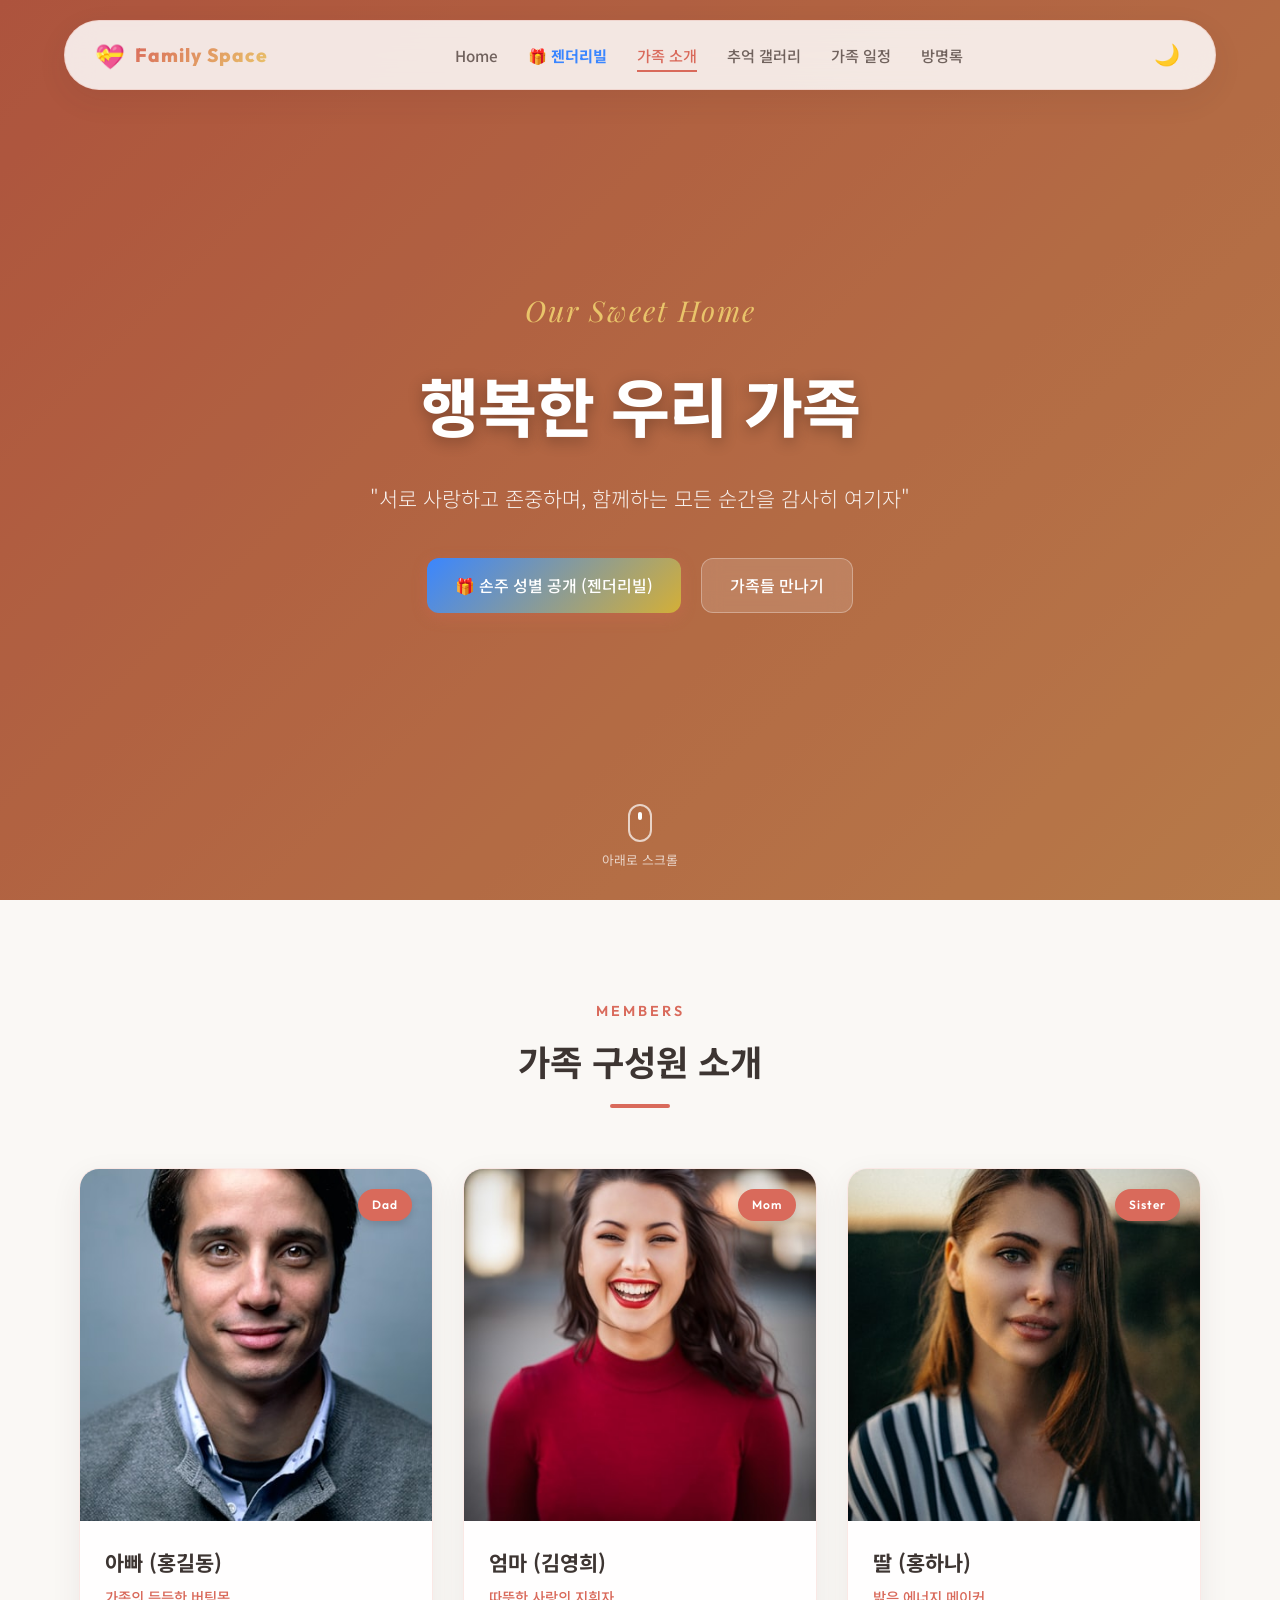
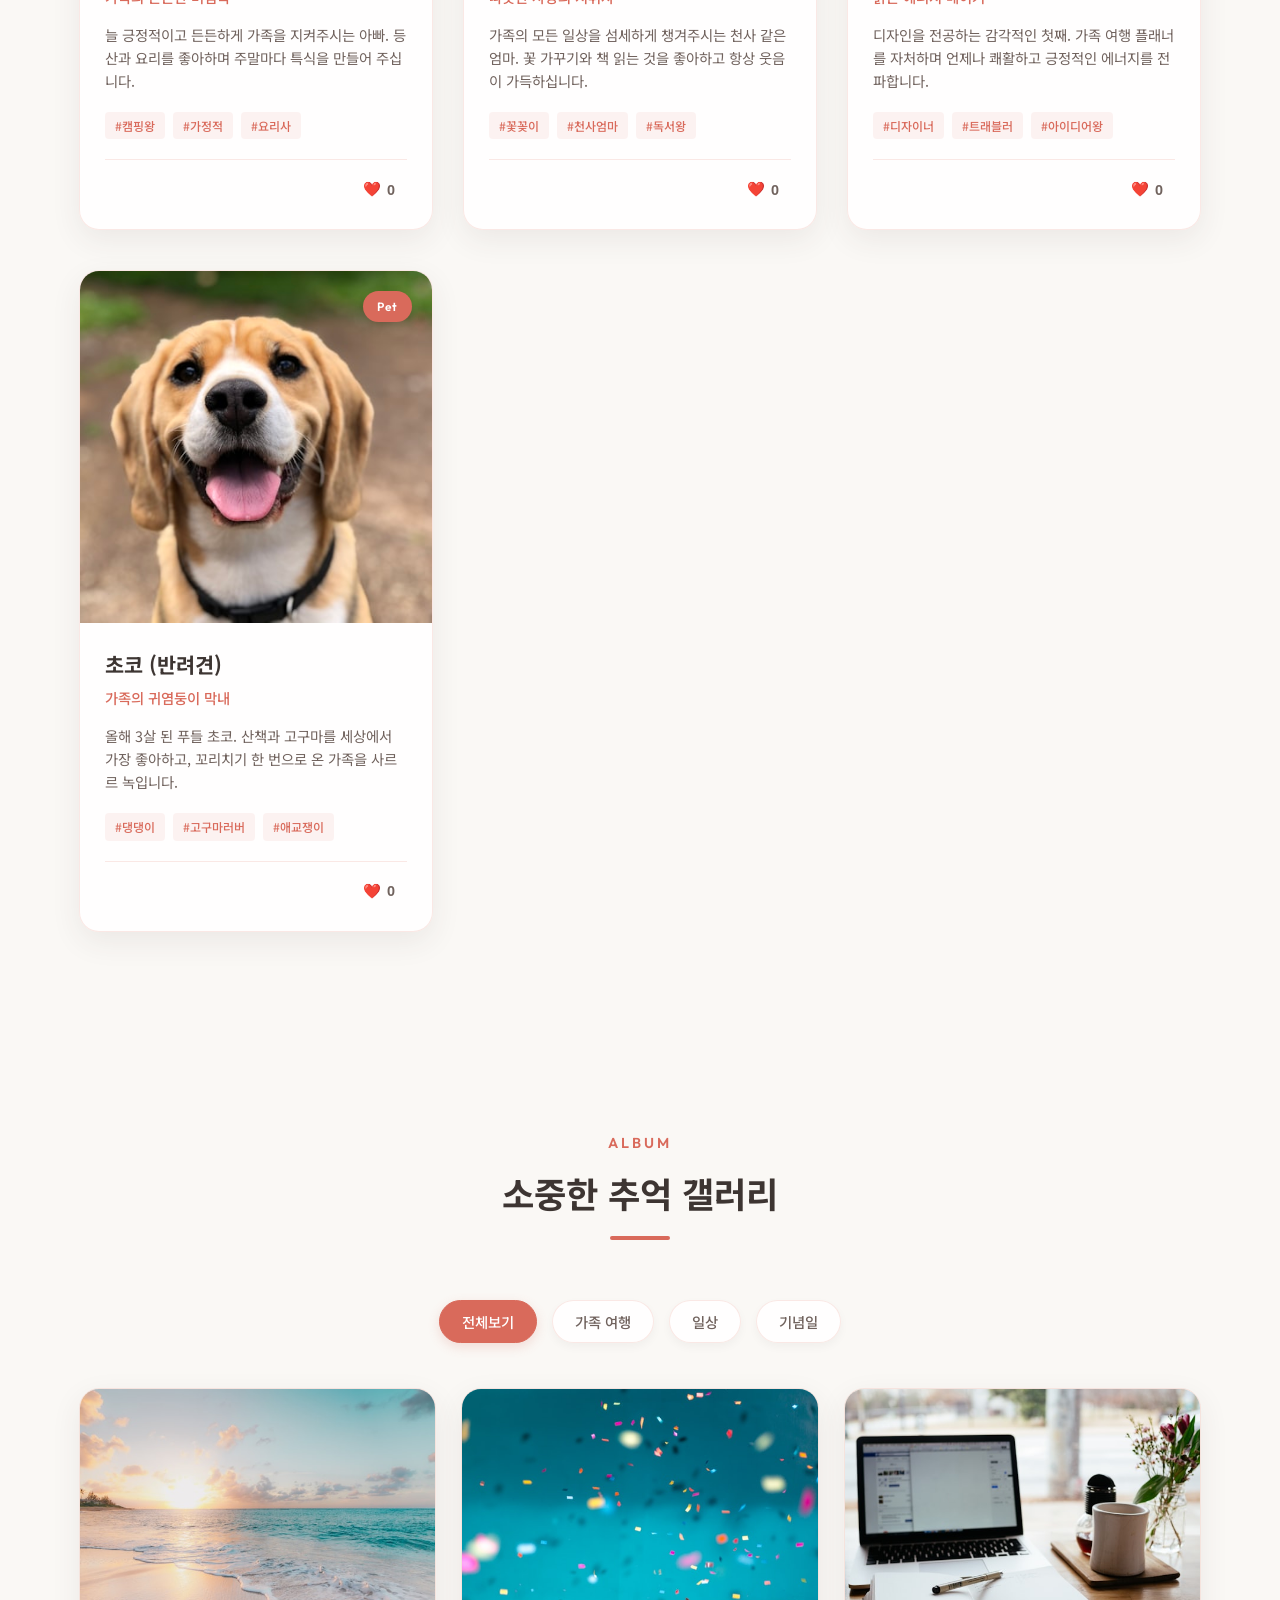
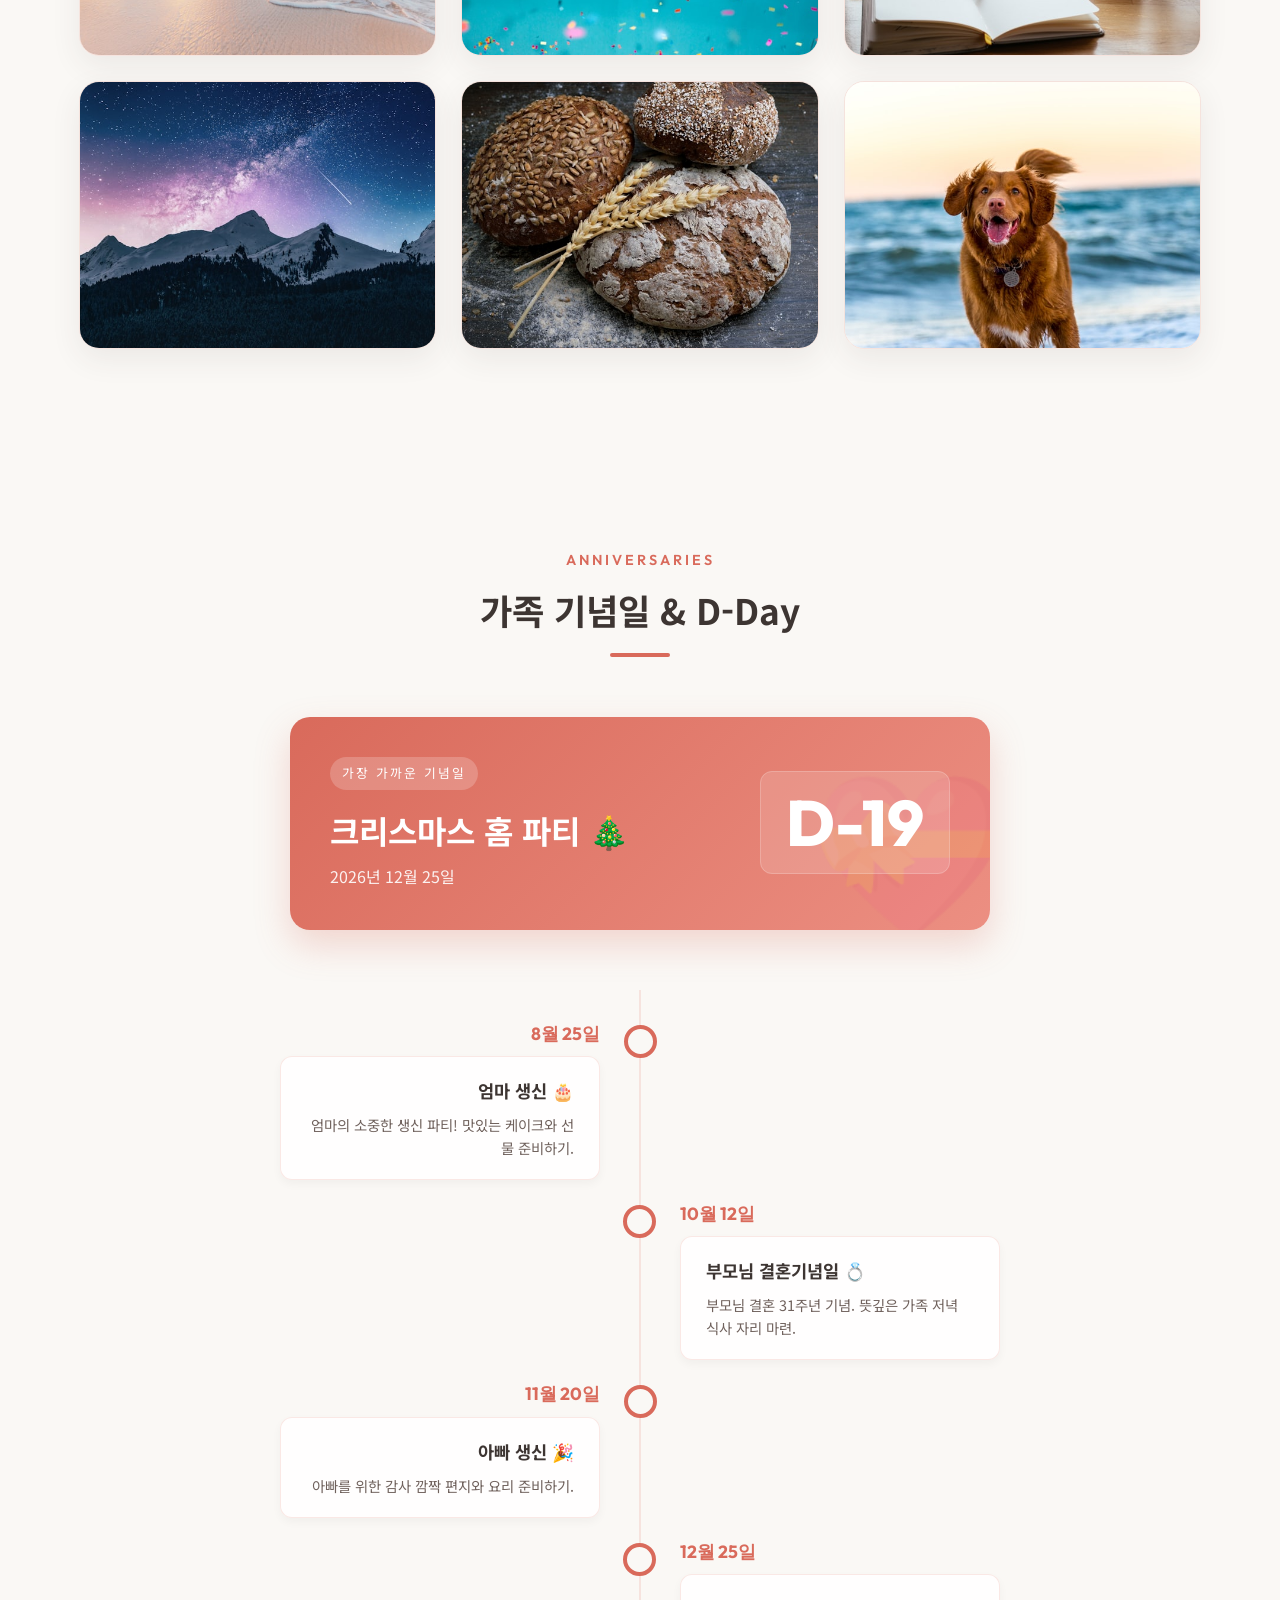
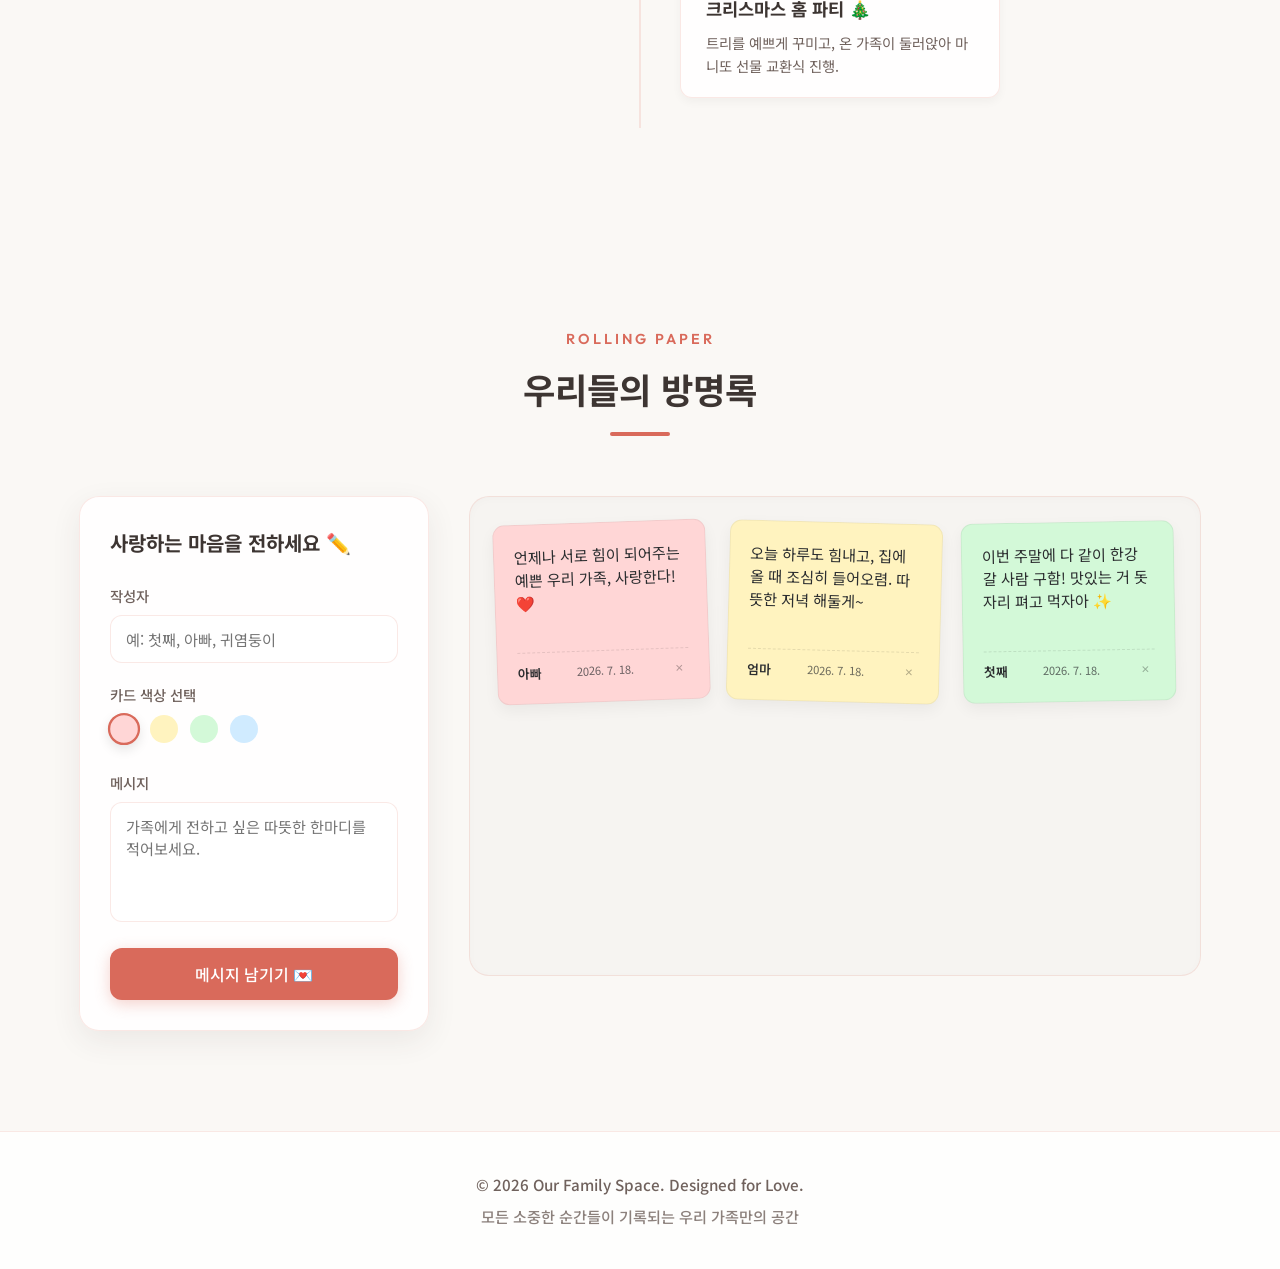
==== commit 1442cdca: "feat: Add Gender Reveal navigation links to main family website index.html" ====
--- a/index.html
+++ b/index.html
@@ -29,6 +29,7 @@
         </div>
         <nav class="nav">
             <a href="#home" class="nav-link active" id="nav-home">Home</a>
+            <a href="./gender_reveal/index.html" class="nav-link highlight-nav" style="color: #3A86FF; font-weight: bold;">🎁 젠더리빌</a>
             <a href="#profiles" class="nav-link" id="nav-profiles">가족 소개</a>
             <a href="#gallery" class="nav-link" id="nav-gallery">추억 갤러리</a>
             <a href="#calendar" class="nav-link" id="nav-calendar">가족 일정</a>
@@ -47,8 +48,8 @@
             <h1 class="hero-title">행복한 우리 가족</h1>
             <p class="family-motto">"서로 사랑하고 존중하며, 함께하는 모든 순간을 감사히 여기자"</p>
             <div class="hero-buttons">
-                <a href="#profiles" class="btn btn-primary">가족들 만나기</a>
-                <a href="#gallery" class="btn btn-secondary">추억 보러가기</a>
+                <a href="./gender_reveal/index.html" class="btn btn-primary" style="background: linear-gradient(135deg, #3A86FF, #D4AF37);">🎁 손주 성별 공개 (젠더리빌)</a>
+                <a href="#profiles" class="btn btn-secondary">가족들 만나기</a>
             </div>
         </div>
         <div class="scroll-indicator">
